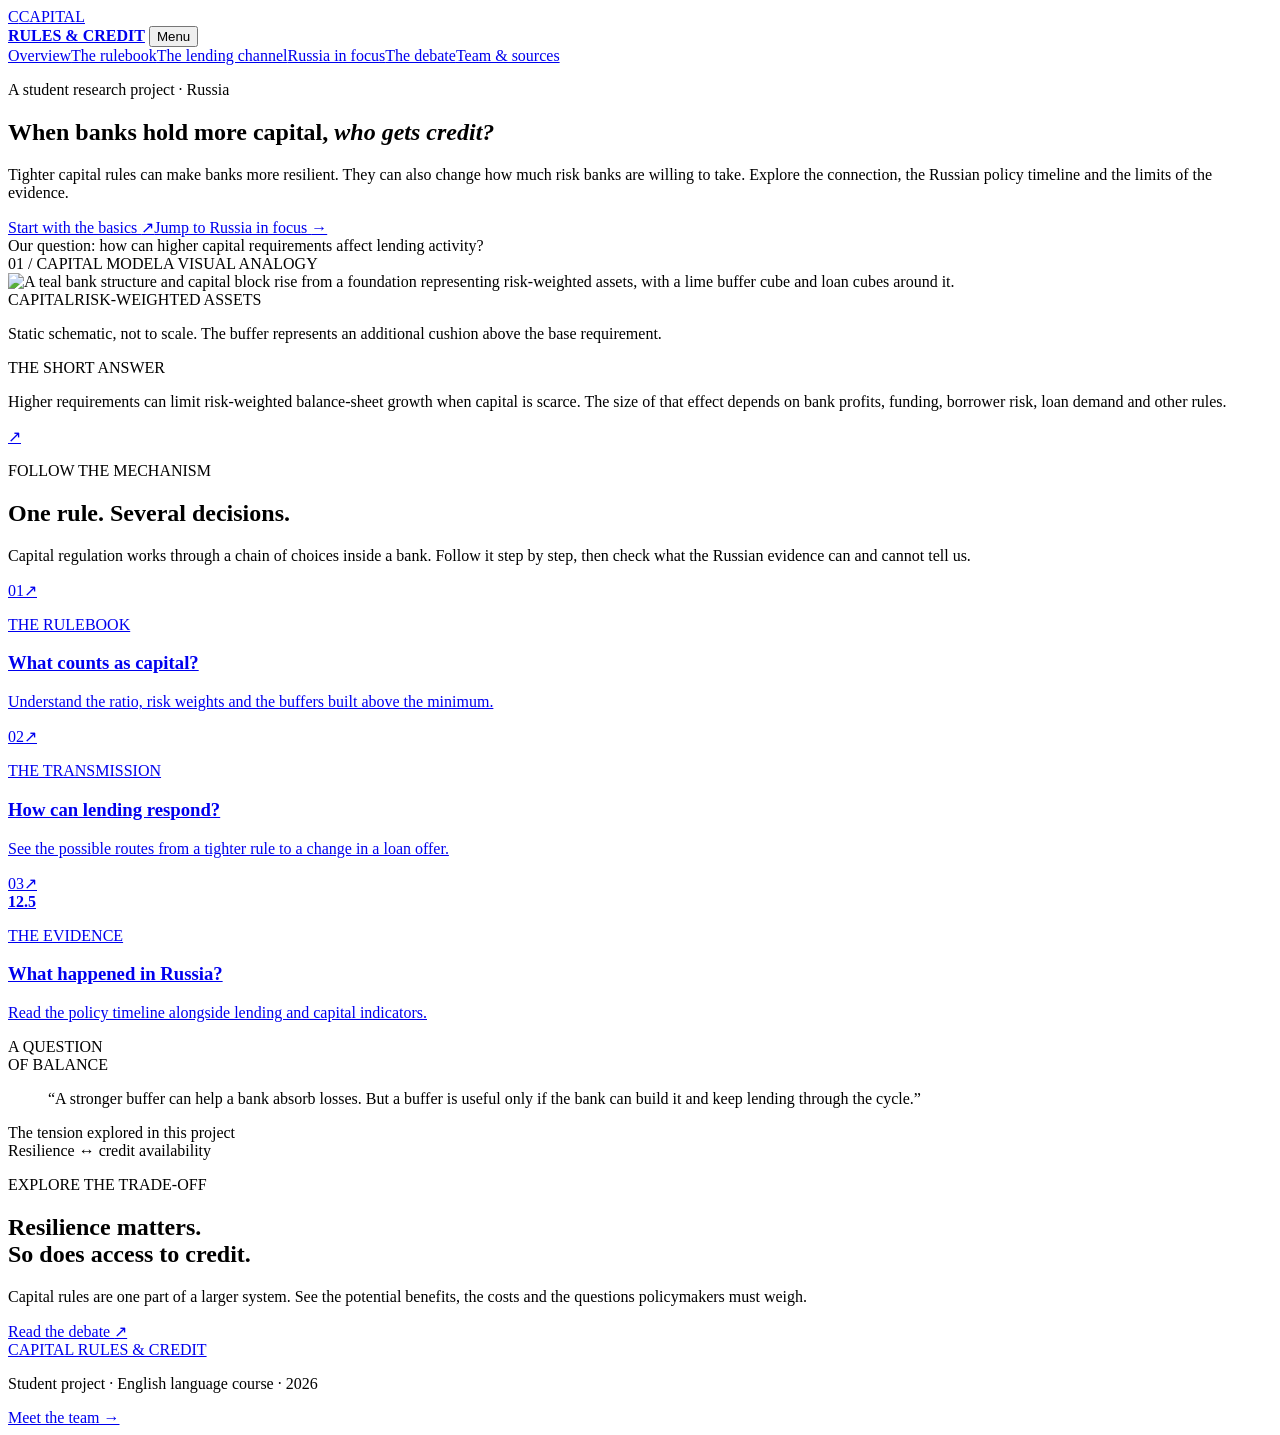
==== index.html @ 0187a5b8 "Add index.html" ====
<!doctype html>
<html lang="en">
<head>
  <meta charset="utf-8">
  <meta name="viewport" content="width=device-width, initial-scale=1">
  <meta name="description" content="An interactive student guide to bank capital requirements and lending in Russia.">
  <title>Capital Rules & Credit — How bank capital shapes lending</title>
  <link rel="stylesheet" href="styles.css">
  <script src="site.js" defer></script>
</head>
<body data-page="home">
  <header class="site-header">
    <a class="brand" href="index.html" aria-label="Capital Rules and Credit home"><span class="brand-mark">C</span><span>CAPITAL<br><b>RULES & CREDIT</b></span></a>
    <button class="nav-toggle" aria-expanded="false" aria-controls="site-nav">Menu</button>
    <nav class="site-nav" id="site-nav" aria-label="Main navigation">
      <a href="index.html">Overview</a><a href="capital.html">The rulebook</a><a href="channel.html">The lending channel</a><a href="russia.html">Russia in focus</a><a href="debate.html">The debate</a><a href="team.html">Team & sources</a>
    </nav>
  </header>
  <main>
    <section class="hero shell">
      <div class="hero-copy">
        <p class="eyebrow"><span class="eyebrow-line"></span> A student research project · Russia</p>
        <h1>When banks hold more capital, <em>who gets credit?</em></h1>
        <p class="hero-lede">Tighter capital rules can make banks more resilient. They can also change how much risk banks are willing to take. Explore the connection, the Russian policy timeline and the limits of the evidence.</p>
        <div class="hero-actions"><a class="button button-dark" href="capital.html">Start with the basics <span>↗</span></a><a class="text-link" href="russia.html">Jump to Russia in focus <span>→</span></a></div>
        <div class="hero-note"><span class="note-dot"></span><span>Our question: how can higher capital requirements affect lending activity?</span></div>
      </div>
      <div class="model-panel" aria-label="Static three-dimensional illustration of bank capital and lending">
        <div class="model-heading"><span>01 / CAPITAL MODEL</span><span class="drag-hint">A VISUAL ANALOGY</span></div>
        <div class="model-stage">
          <img class="static-capital-model" src="assets/capital-model.png" alt="A teal bank structure and capital block rise from a foundation representing risk-weighted assets, with a lime buffer cube and loan cubes around it.">
          <div class="model-caption"><span>CAPITAL</span><span class="caption-rule"></span><span>RISK-WEIGHTED ASSETS</span></div>
        </div>
        <p class="model-disclaimer">Static schematic, not to scale. The buffer represents an additional cushion above the base requirement.</p>
      </div>
    </section>

    <section class="thesis-band"><div class="shell thesis-inner"><p class="eyebrow">THE SHORT ANSWER</p><p class="thesis">Higher requirements can limit risk-weighted balance-sheet growth when capital is scarce. The size of that effect depends on bank profits, funding, borrower risk, loan demand and other rules.</p><a href="channel.html" class="round-link" aria-label="Read how capital rules affect lending">↗</a></div></section>

    <section class="shell section-block journey-section">
      <div class="section-top"><div><p class="eyebrow">FOLLOW THE MECHANISM</p><h2>One rule. Several decisions.</h2></div><p class="section-intro">Capital regulation works through a chain of choices inside a bank. Follow it step by step, then check what the Russian evidence can and cannot tell us.</p></div>
      <div class="journey-grid">
        <a class="journey-card card-cream" href="capital.html"><span class="card-number">01</span><span class="card-arrow">↗</span><div class="mini-visual balance-visual"><i></i><i></i><i></i><b></b></div><p class="card-kicker">THE RULEBOOK</p><h3>What counts as capital?</h3><p>Understand the ratio, risk weights and the buffers built above the minimum.</p></a>
        <a class="journey-card card-blue" href="channel.html"><span class="card-number">02</span><span class="card-arrow">↗</span><div class="mini-visual channel-visual"><i></i><i></i><i></i><i></i><i></i></div><p class="card-kicker">THE TRANSMISSION</p><h3>How can lending respond?</h3><p>See the possible routes from a tighter rule to a change in a loan offer.</p></a>
        <a class="journey-card card-green" href="russia.html"><span class="card-number">03</span><span class="card-arrow">↗</span><div class="mini-visual russia-visual"><b>12.5</b><i></i><i></i><i></i></div><p class="card-kicker">THE EVIDENCE</p><h3>What happened in Russia?</h3><p>Read the policy timeline alongside lending and capital indicators.</p></a>
      </div>
    </section>

    <section class="quote-section"><div class="shell quote-layout"><p class="quote-index">A QUESTION<br>OF BALANCE</p><blockquote>“A stronger buffer can help a bank absorb losses. But a buffer is useful only if the bank can build it and keep lending through the cycle.”</blockquote><p class="quote-byline">The tension explored in this project<br><span>Resilience ↔ credit availability</span></p></div></section>

    <section class="shell section-block final-cta"><div><p class="eyebrow">EXPLORE THE TRADE-OFF</p><h2>Resilience matters.<br>So does access to credit.</h2></div><div><p>Capital rules are one part of a larger system. See the potential benefits, the costs and the questions policymakers must weigh.</p><a class="button button-outline" href="debate.html">Read the debate <span>↗</span></a></div></section>
  </main>
  <footer class="site-footer"><div class="shell footer-inner"><a class="footer-brand" href="index.html">CAPITAL RULES & CREDIT</a><p>Student project · English language course · 2026</p><a href="team.html">Meet the team →</a></div></footer>
</body>
</html>
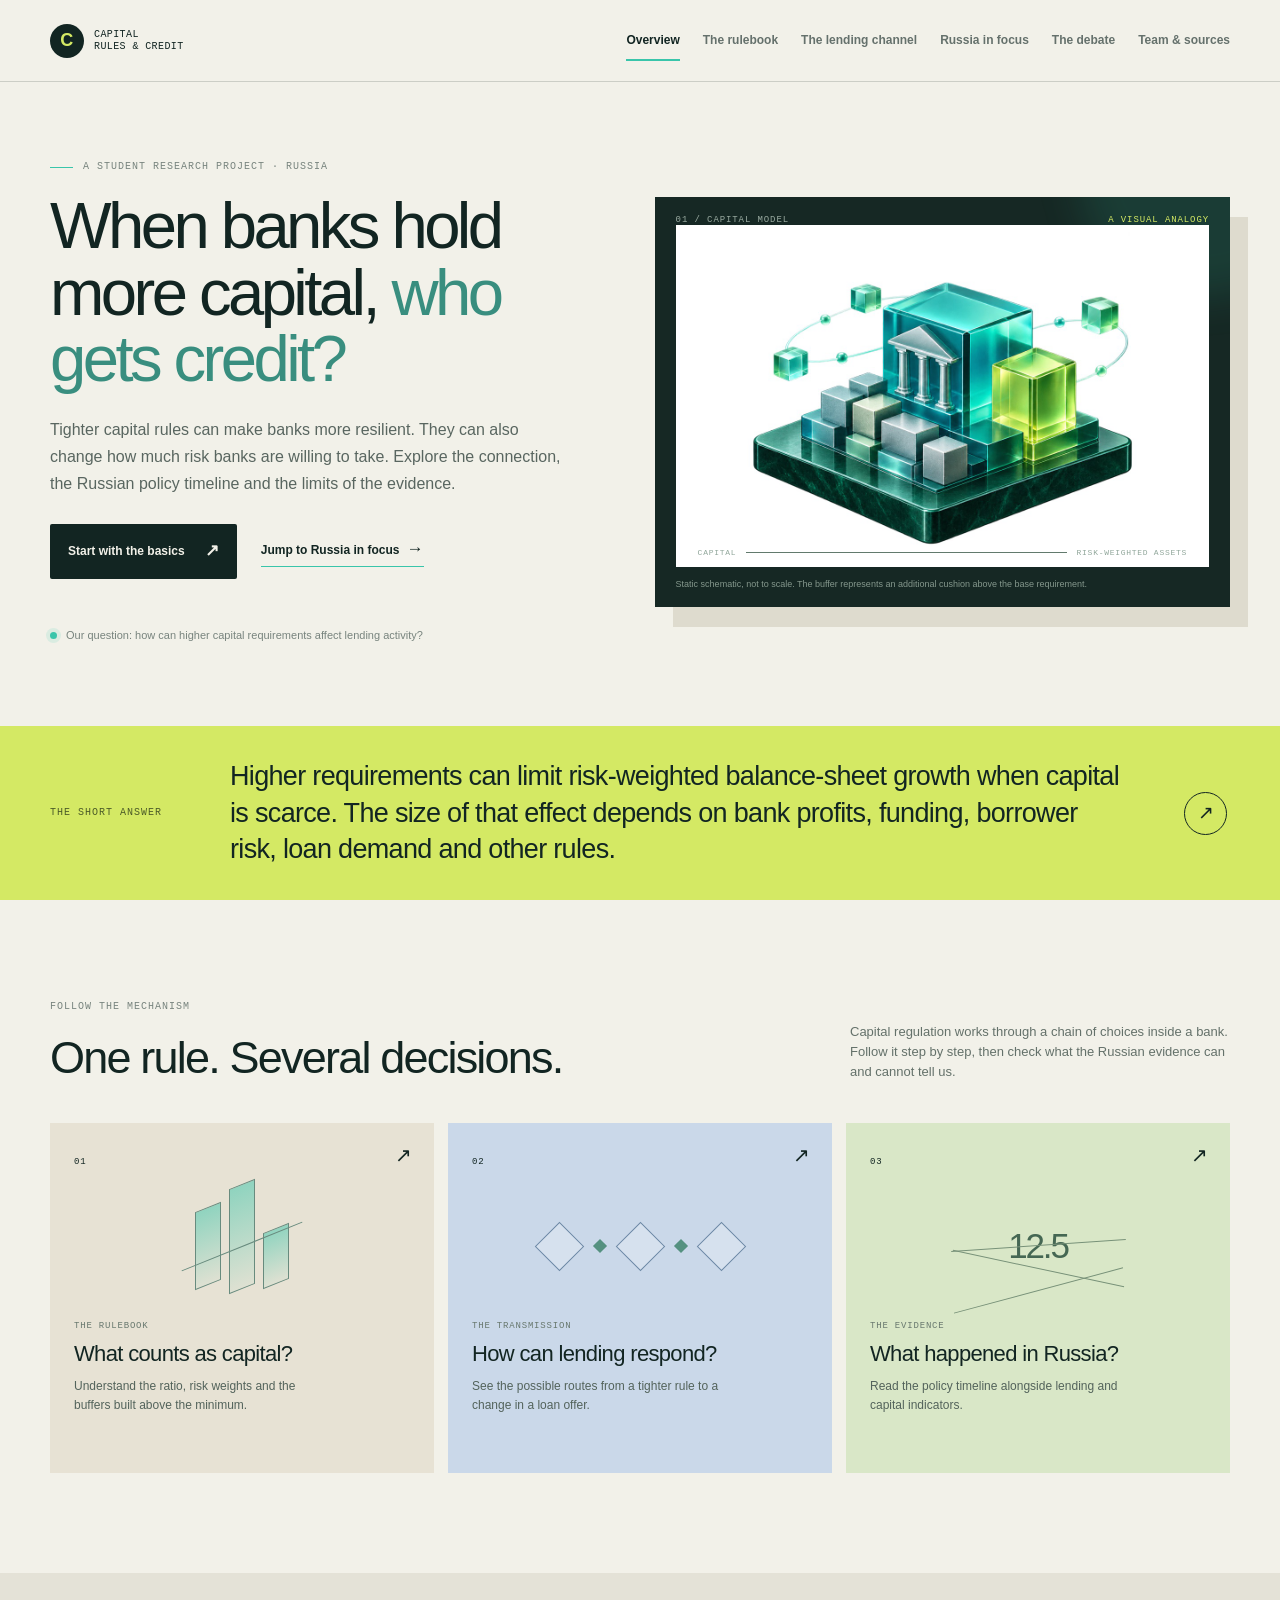
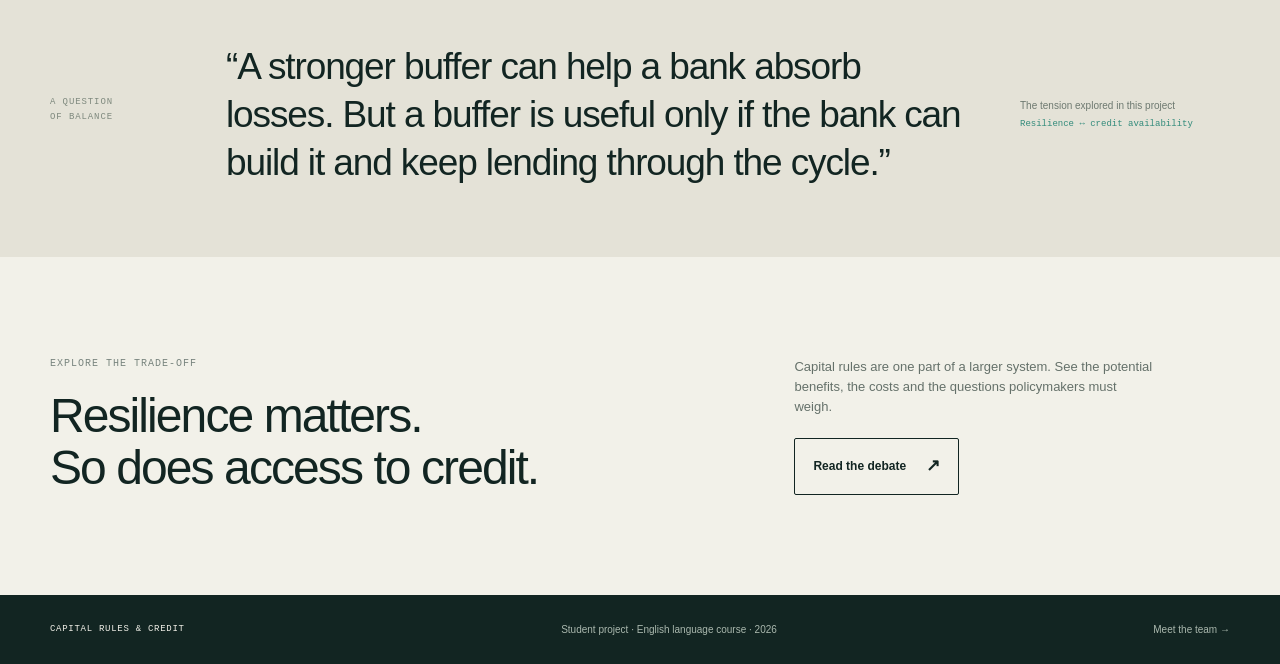
==== commit c8c3416a: "Optimize capital model image for Pages" ====
--- a/index.html
+++ b/index.html
@@ -28,7 +28,7 @@
       <div class="model-panel" aria-label="Static three-dimensional illustration of bank capital and lending">
         <div class="model-heading"><span>01 / CAPITAL MODEL</span><span class="drag-hint">A VISUAL ANALOGY</span></div>
         <div class="model-stage">
-          <img class="static-capital-model" src="assets/capital-model.png" alt="A teal bank structure and capital block rise from a foundation representing risk-weighted assets, with a lime buffer cube and loan cubes around it.">
+          <img class="static-capital-model" src="assets/capital-model.jpg" alt="A teal bank structure and capital block rise from a foundation representing risk-weighted assets, with a lime buffer cube and loan cubes around it.">
           <div class="model-caption"><span>CAPITAL</span><span class="caption-rule"></span><span>RISK-WEIGHTED ASSETS</span></div>
         </div>
         <p class="model-disclaimer">Static schematic, not to scale. The buffer represents an additional cushion above the base requirement.</p>
--- a/styles.css
+++ b/styles.css
@@ -0,0 +1,26 @@
+:root{--ink:#122522;--paper:#f2f1e9;--cream:#e7e2d4;--teal:#39c5aa;--lime:#d4e964;--blue:#abc8ff;--muted:#6c7771;--line:rgba(18,37,34,.17);--mono:'DM Mono',monospace;--sans:'DM Sans',Arial,sans-serif;--display:'Manrope','DM Sans',sans-serif}*{box-sizing:border-box}html{scroll-behavior:smooth}body{margin:0;background:var(--paper);color:var(--ink);font-family:var(--sans);font-size:16px;line-height:1.55}a{color:inherit}button,input{font:inherit}.shell{width:min(1180px,calc(100% - 64px));margin-inline:auto}.site-header{height:82px;padding:0 max(32px,calc((100vw - 1180px)/2));display:flex;align-items:center;justify-content:space-between;border-bottom:1px solid var(--line);background:rgba(242,241,233,.94);position:sticky;top:0;z-index:20;backdrop-filter:blur(14px)}.brand{display:flex;align-items:center;gap:10px;text-decoration:none;font:10px/1.18 var(--mono);letter-spacing:.04em}.brand b{font-weight:500}.brand-mark{width:34px;height:34px;border-radius:50%;background:var(--ink);color:var(--lime);display:grid;place-items:center;font:700 18px var(--display)}.site-nav{display:flex;align-items:center;gap:23px}.site-nav a{text-decoration:none;color:#65716c;font-size:12px;font-weight:600;transition:color .2s}.site-nav a:hover,.site-nav a[aria-current=page]{color:var(--ink)}.site-nav a[aria-current=page]{position:relative}.site-nav a[aria-current=page]:after{content:'';position:absolute;height:2px;left:0;right:0;bottom:-11px;background:var(--teal)}.nav-toggle{display:none;border:1px solid var(--line);background:transparent;padding:8px 12px;border-radius:20px;color:var(--ink)}.hero{min-height:628px;padding-block:70px 58px;display:grid;grid-template-columns:1fr 1.03fr;gap:46px;align-items:center}.eyebrow{font:10px/1.4 var(--mono);letter-spacing:.1em;text-transform:uppercase;color:#78847e;margin:0 0 19px;display:flex;gap:10px;align-items:center}.eyebrow-line{display:inline-block;width:23px;height:1px;background:var(--teal)}h1,h2,h3,p{margin-top:0}.hero h1,.page-hero h1{font:500 clamp(42px,5.1vw,68px)/1.02 var(--display);letter-spacing:-.055em;max-width:620px;margin:0 0 23px}.hero h1 em,.page-hero h1 em,.closing-content h2 em{font-style:normal;color:#398e7f}.hero-lede,.page-lede{font-size:16px;line-height:1.7;color:#596660;max-width:520px;margin-bottom:27px}.hero-actions{display:flex;align-items:center;gap:24px;flex-wrap:wrap}.button{display:inline-flex;align-items:center;gap:20px;padding:14px 18px;text-decoration:none;font-size:12px;font-weight:700;border-radius:2px;transition:transform .2s,background .2s}.button:hover{transform:translateY(-2px)}.button-dark{background:var(--ink);color:var(--paper)}.button-dark span,.button-outline span,.button-light span{font-size:17px}.text-link{font-size:12px;font-weight:700;text-decoration:none;border-bottom:1px solid var(--teal);padding-bottom:4px}.text-link span{font-size:17px;margin-left:4px}.hero-note{display:flex;align-items:center;gap:9px;font-size:11px;color:#78847e;margin-top:48px}.note-dot{width:7px;height:7px;border-radius:50%;background:var(--teal);box-shadow:0 0 0 4px rgba(57,197,170,.13)}
+.model-panel{background:#162824;color:var(--paper);padding:18px 21px 17px;position:relative;overflow:hidden;box-shadow:18px 20px 0 #dedbce}.model-panel:before{content:'';position:absolute;width:250px;height:250px;right:-98px;top:-150px;border-radius:50%;background:rgba(57,197,170,.13);filter:blur(20px)}.model-heading{display:flex;justify-content:space-between;font:9px var(--mono);letter-spacing:.1em;color:#99aaa0;position:relative;z-index:1}.drag-hint{color:var(--lime)}.model-stage{height:363px;position:relative;overflow:hidden;perspective:850px;touch-action:none;cursor:grab;outline:none}.model-stage:active{cursor:grabbing}.model-stage:focus-visible{outline:2px solid var(--lime);outline-offset:-3px}.model-grid{position:absolute;inset:26px 5% 18px;background-image:linear-gradient(rgba(193,221,201,.08) 1px,transparent 1px),linear-gradient(90deg,rgba(193,221,201,.08) 1px,transparent 1px);background-size:38px 38px;transform:rotateX(60deg) translateY(57px) scale(1.2);transform-origin:center bottom;mask-image:linear-gradient(transparent,black 28%,black 76%,transparent)}.model-rig{position:absolute;left:50%;top:50%;width:360px;height:280px;transform:translate(-50%,-45%) rotateX(var(--rx,-23deg)) rotateY(var(--ry,-33deg));transform-style:preserve-3d;transition:transform .14s ease-out}.cube{position:absolute;transform-style:preserve-3d;display:block}.cube .face{position:absolute;display:block;backface-visibility:visible}.cube .front{transform:translateZ(var(--depth))}.cube .back{transform:rotateY(180deg) translateZ(var(--depth))}.cube .right{transform:rotateY(90deg) translateZ(var(--width))}.cube .left{transform:rotateY(-90deg) translateZ(0)}.cube .top{transform:rotateX(90deg) translateZ(0);transform-origin:top}.cube .bottom{transform:rotateX(-90deg) translateZ(var(--height));transform-origin:bottom}.rwa-cube{--width:205px;--height:77px;--depth:125px;width:205px;height:77px;left:78px;top:146px}.rwa-cube .face{background:#294c47}.rwa-cube .front,.rwa-cube .back{width:205px;height:77px}.rwa-cube .right,.rwa-cube .left{width:125px;height:77px}.rwa-cube .top,.rwa-cube .bottom{width:205px;height:125px}.rwa-cube .front{background:linear-gradient(135deg,#376c61,#23423d)}.rwa-cube .right{background:#1d3935}.rwa-cube .top{background:#4a8174}.cube-label{position:absolute;left:20px;top:28px;font:9px/1.4 var(--mono);letter-spacing:.08em;color:#c7e6d4;transform:translateZ(1px)}.capital-cube{--width:112px;--height:114px;--depth:103px;width:112px;height:114px;left:127px;top:31px;transform:translateZ(18px)}.capital-cube .face{background:#45bca3}.capital-cube .front,.capital-cube .back{width:112px;height:114px}.capital-cube .right,.capital-cube .left{width:103px;height:114px}.capital-cube .top,.capital-cube .bottom{width:112px;height:103px}.capital-cube .front{background:linear-gradient(145deg,#66ddbd,#30aa92)}.capital-cube .right{background:#248a79}.capital-cube .top{background:#8de6ca}.capital-cube .cube-label{color:#10372f;left:27px;top:46px;font-size:10px}.buffer-cube{--width:68px;--height:49px;--depth:61px;width:68px;height:49px;left:251px;top:74px;transform:translateZ(28px)}.buffer-cube .face{background:#d4e964}.buffer-cube .front,.buffer-cube .back{width:68px;height:49px}.buffer-cube .right,.buffer-cube .left{width:61px;height:49px}.buffer-cube .top,.buffer-cube .bottom{width:68px;height:61px}.buffer-cube .front{background:#d4e964}.buffer-cube .right{background:#abbc49}.buffer-cube .top{background:#ecf69b}.buffer-cube .cube-label{color:#35420b;left:9px;top:15px;font-size:8px}.model-shadow{position:absolute;width:235px;height:130px;left:73px;top:163px;transform:rotateX(90deg) translateZ(-5px);background:rgba(0,0,0,.26);filter:blur(22px);border-radius:50%}.orbit{position:absolute;border:1px solid rgba(202,239,122,.56);border-radius:50%;transform-style:preserve-3d;pointer-events:none}.orbit-one{width:300px;height:125px;left:31px;top:103px;transform:rotateX(70deg) rotateZ(-19deg) translateZ(55px)}.orbit-two{width:305px;height:147px;left:26px;top:105px;border-color:rgba(70,184,159,.55);transform:rotateX(72deg) rotateY(31deg) rotateZ(23deg) translateZ(102px)}.orbit-tag{position:absolute;top:-7px;left:46px;background:#162824;padding:0 7px;font:8px var(--mono);color:#d4e964}.orbit-two .orbit-tag{left:auto;right:27px;top:100px;color:#6dd3b6}.model-point{position:absolute;width:7px;height:7px;border-radius:50%;background:var(--lime);box-shadow:0 0 0 5px rgba(212,233,100,.1)}.point-a{left:67px;top:75px;transform:translateZ(90px)}.point-b{right:36px;bottom:74px;background:var(--teal);transform:translateZ(140px)}.model-caption{position:absolute;left:22px;right:22px;bottom:10px;display:flex;align-items:center;gap:10px;font:8px var(--mono);letter-spacing:.09em;color:#90a69a}.caption-rule{height:1px;background:#627a6d;flex:1}.model-controls{border-top:1px solid rgba(242,241,233,.17);padding-top:14px}.model-controls label{display:flex;justify-content:space-between;font-size:11px;color:#d7e0d7}.model-controls output{color:var(--lime);font:11px var(--mono)}input[type=range]{appearance:none;width:100%;height:4px;margin:14px 0 4px;background:linear-gradient(90deg,var(--teal),var(--lime));border-radius:9px;cursor:pointer}input[type=range]::-webkit-slider-thumb{appearance:none;width:15px;height:15px;border-radius:50%;background:var(--lime);border:3px solid #162824;box-shadow:0 0 0 1px var(--lime)}input[type=range]::-moz-range-thumb{width:10px;height:10px;border-radius:50%;background:var(--lime);border:3px solid #162824;box-shadow:0 0 0 1px var(--lime)}.slider-labels{display:flex;justify-content:space-between;font:8px var(--mono);color:#899c91}.model-result{font-size:11px;color:#c6d1c9;margin:9px 0 0}.model-result strong{color:var(--lime);font:500 13px var(--mono)}.model-disclaimer{font-size:9px;color:#84978c;margin:11px 0 0;line-height:1.4}
+.thesis-band{background:var(--lime);margin-top:16px}.thesis-inner{min-height:174px;display:grid;grid-template-columns:150px 1fr 46px;align-items:center;gap:30px}.thesis-inner .eyebrow{color:#4c5b28;margin:0}.thesis{font:500 clamp(19px,2.3vw,27px)/1.35 var(--display);letter-spacing:-.025em;margin:0;max-width:900px}.round-link{width:43px;height:43px;border-radius:50%;border:1px solid currentColor;display:grid;place-items:center;text-decoration:none;font-size:19px;transition:background .2s,color .2s,transform .2s}.round-link:hover{background:var(--ink);color:var(--paper);transform:rotate(45deg)}.section-block{padding-block:100px}.section-top,.data-heading,.team-heading{display:flex;align-items:end;justify-content:space-between;gap:40px;margin-bottom:40px}.section-top h2,.data-heading h2,.team-heading h2{font:500 clamp(30px,4vw,45px)/1.1 var(--display);letter-spacing:-.04em;margin:0}.section-intro,.data-heading>p,.team-heading>p{max-width:380px;font-size:13px;color:#64716a;margin:0}.journey-grid{display:grid;grid-template-columns:repeat(3,1fr);gap:14px}.journey-card{min-height:350px;padding:24px;position:relative;text-decoration:none;overflow:hidden;transition:transform .25s}.journey-card:hover{transform:translateY(-5px)}.card-cream{background:#e7e2d4}.card-blue{background:#cad8e9}.card-green{background:#d9e7c7}.card-number,.card-kicker{font:9px var(--mono);letter-spacing:.09em}.card-number{position:relative;z-index:1}.card-arrow{position:absolute;right:22px;top:17px;font-size:20px}.mini-visual{height:150px;position:relative;display:flex;align-items:center;justify-content:center}.balance-visual i{width:26px;height:78px;border:1px solid #688b7e;margin:0 4px;transform:skewY(-22deg);background:linear-gradient(180deg,rgba(57,197,170,.5),rgba(57,197,170,.05))}.balance-visual i:nth-child(2){height:105px;margin-top:-20px}.balance-visual i:nth-child(3){height:56px;margin-top:20px}.balance-visual b{position:absolute;width:130px;height:1px;background:#688b7e;transform:rotate(-22deg)}.channel-visual i{width:35px;height:35px;border:1px solid #6c88a5;transform:rotate(45deg);margin:0 9px;background:rgba(255,255,255,.23)}.channel-visual i:nth-child(even){width:10px;height:10px;background:#559180;border:none}.russia-visual b{font:500 35px var(--display);letter-spacing:-.06em;color:#456753}.russia-visual i{position:absolute;bottom:30px;left:24%;right:24%;height:1px;background:#789279;transform:rotate(-15deg)}.russia-visual i:nth-of-type(2){transform:rotate(12deg);bottom:52px}.russia-visual i:nth-of-type(3){transform:rotate(-4deg);bottom:75px}.journey-card h3{font:500 22px var(--display);letter-spacing:-.03em;margin:10px 0}.journey-card>p:last-child{font-size:12px;max-width:250px;color:#53635b;margin:0}.card-kicker{color:#68786e;margin-bottom:0}.quote-section{background:#e4e2d7;padding-block:70px}.quote-layout{display:grid;grid-template-columns:150px 1fr 210px;gap:26px;align-items:center}.quote-index{font:9px/1.7 var(--mono);letter-spacing:.1em;color:#7e897e}.quote-layout blockquote{font:500 clamp(21px,3.2vw,37px)/1.3 var(--display);letter-spacing:-.03em;margin:0;max-width:750px}.quote-byline{font-size:10px;color:#6d7970;margin:0;line-height:1.7}.quote-byline span{color:#328b7b;font-family:var(--mono);font-size:9px}.final-cta{display:grid;grid-template-columns:1.1fr .7fr;gap:60px;align-items:center}.final-cta h2{font:500 clamp(34px,4vw,48px)/1.08 var(--display);letter-spacing:-.04em;margin:0}.final-cta>div:last-child p{font-size:13px;color:#65716a;max-width:360px}.button-outline{border:1px solid var(--ink);margin-top:8px}.button-outline:hover{background:var(--ink);color:var(--paper)}
+.site-footer{background:var(--ink);color:var(--paper);padding:27px 0}.footer-inner{display:flex;align-items:center;justify-content:space-between;gap:20px}.footer-brand{text-decoration:none;font:9px var(--mono);letter-spacing:.08em}.footer-inner p,.footer-inner>a:last-child{font-size:10px;color:#aab8ae;margin:0;text-decoration:none}.footer-inner>a:last-child:hover{color:var(--lime)}
+.page-hero{padding-block:88px 46px;position:relative}.page-hero h1{max-width:850px;font-size:clamp(44px,6vw,76px)}.page-lede{max-width:670px;font-size:17px}.page-meta{display:flex;gap:30px;border-top:1px solid var(--line);padding-top:16px;margin-top:42px;font:9px var(--mono);letter-spacing:.08em;color:#78847e}.formula-section{display:grid;grid-template-columns:1fr 250px;gap:40px;padding-block:22px 90px;align-items:center}.formula-card{background:#e6e4d9;padding:30px 35px}.formula-label{font:9px var(--mono);letter-spacing:.09em;text-transform:uppercase;color:#77847c;margin-bottom:25px}.formula{display:flex;align-items:center;justify-content:space-between;gap:12px;font:500 clamp(15px,2vw,22px) var(--display);letter-spacing:-.03em}.formula b{font:400 18px var(--mono);color:#87948a}.formula strong{color:#2e9382}.formula-card p{font-size:12px;color:#65716a;margin:20px 0 0;max-width:700px}.margin-note{font-size:12px;color:#637068}.margin-note b{color:var(--ink)}.note-symbol{font-size:25px;color:#358f7d}.dark-explainer{background:var(--ink);color:var(--paper);padding-block:90px}.explainer-grid{display:grid;grid-template-columns:1fr .85fr;gap:80px;align-items:center}.explainer-grid .eyebrow{color:#9cafa5}.explainer-grid h2{font:500 clamp(34px,4vw,51px)/1.08 var(--display);letter-spacing:-.04em;max-width:440px}.explainer-grid h2 em{font-style:normal;color:var(--lime)}.explainer-grid>div:first-child>p:last-child{font-size:13px;color:#b6c2b8;max-width:440px}.layer-stack{max-width:420px;width:100%;margin:auto}.layer{padding:15px 18px;margin-top:5px;display:flex;align-items:center;justify-content:space-between}.layer span{font:8px var(--mono);letter-spacing:.07em}.layer b{font:500 14px var(--display)}.layer-headroom{height:75px;background:#285248;color:#b7e4d1}.layer-buffer{height:67px;background:#9db249;color:#1b2e22}.layer-minimum{height:64px;background:#d5e86a;color:#243319}.layer-foundation{background:#273a35;text-align:center;padding:12px;font:9px var(--mono);letter-spacing:.12em;color:#b1c0b6}.two-column{display:grid;grid-template-columns:.8fr 1fr;gap:90px;align-items:start}.two-column h2{font:500 clamp(30px,3.8vw,44px)/1.12 var(--display);letter-spacing:-.04em;max-width:430px}.prose{font-size:14px;color:#5d6962}.prose p{margin-bottom:20px}.callout{padding:20px 22px;border-left:2px solid var(--teal);background:#e8e6dc;color:#44534a;margin-top:25px}.callout b{font:10px var(--mono);letter-spacing:.05em;text-transform:uppercase;color:var(--ink)}.callout p{font-size:12px;margin:9px 0 0}.next-step{padding:28px 0 53px;border-top:1px solid var(--line);display:grid;grid-template-columns:115px 1fr 46px;gap:20px;align-items:center}.next-step>span{font:9px var(--mono);color:#77847c;letter-spacing:.08em}.next-step h2{font:500 22px var(--display);margin:0 0 4px}.next-step p{font-size:11px;color:#748078;margin:0}.next-step .round-link{width:38px;height:38px}
+.flow-section{padding:38px 0 105px}.flow-title{display:flex;justify-content:space-between;align-items:end;margin-bottom:36px}.flow-title .eyebrow{margin:0}.flow-title>p:last-child{font-size:11px;color:#738078;margin:0}.flow-track{display:grid;grid-template-columns:1fr 30px 1fr 30px 1fr 30px 1fr;gap:10px;align-items:start}.flow-track article{position:relative;border-top:1px solid var(--line);padding-top:24px}.flow-index{position:absolute;right:0;top:9px;font:9px var(--mono);color:#849187}.flow-icon{width:48px;height:48px;border-radius:50%;display:grid;place-items:center;background:#dce3d1;color:#368e7e;font-size:19px;margin:0 0 21px}.icon-capital{background:#d4e964;color:#23341b}.icon-choice{background:#d4e1ee;color:#31526d}.icon-credit{background:#b8dcd0;color:#286b60}.flow-track h2{font:500 19px var(--display);letter-spacing:-.03em;margin:0 0 9px}.flow-track article>p{font-size:11px;line-height:1.6;color:#68756d;margin:0}.flow-arrow{font-size:18px;color:#97a39a;padding-top:91px;text-align:center}.scenario-section{background:#e5e3d8;padding-block:82px}.scenario-grid{display:grid;grid-template-columns:.8fr 1fr;gap:70px;align-items:center}.scenario-grid h2{font:500 clamp(34px,4vw,48px)/1.08 var(--display);letter-spacing:-.04em}.scenario-grid>div:first-child>p:not(.eyebrow){font-size:13px;color:#637068}.small-note{font-size:10px!important;color:#849087!important;margin:22px 0}.scenario-visual{min-height:300px;display:flex;flex-direction:column;justify-content:end;padding:10px 25px 25px;position:relative;border-left:1px solid rgba(18,37,34,.14);border-bottom:1px solid rgba(18,37,34,.14);background:repeating-linear-gradient(to bottom,transparent 0,transparent 55px,rgba(18,37,34,.08) 56px)}.scenario-bar{width:67%;height:70px;position:relative;margin:0 0 12px;display:flex;align-items:center;justify-content:space-between;padding:0 17px;font:10px var(--mono);color:#17372f;transition:width .5s}.bar-10{background:#42b99f;width:94%}.bar-12{background:#d4e964;width:77%}.scenario-bar b{font:500 18px var(--display)}.scenario-axis{display:flex;justify-content:space-between;font:8px var(--mono);letter-spacing:.08em;color:#77847b;margin:10px 0 25px}.scenario-equation{font:10px var(--mono);color:#66746b}.scenario-equation span{padding:0 9px;color:#329482}.source-strip{padding-block:23px 60px;border-top:1px solid var(--line);display:grid;grid-template-columns:110px 1fr auto;gap:20px;align-items:start}.source-strip>span{font:9px var(--mono);letter-spacing:.08em;color:#79857d}.source-strip p{font-size:10px;color:#738078;margin:0;max-width:680px}.source-strip a{font-size:10px;font-weight:700;text-decoration:none;border-bottom:1px solid var(--teal);padding-bottom:3px}
+.data-section{padding:32px 0 95px}.data-heading{margin-bottom:35px}.timeline{border-top:1px solid var(--line)}.timeline article{display:grid;grid-template-columns:130px 1fr;gap:30px;padding:25px 0;border-bottom:1px solid var(--line)}.timeline-date{font:10px var(--mono);letter-spacing:.05em;color:#348a79;padding-top:4px}.timeline h3{font:500 20px var(--display);margin:0 0 6px}.timeline p{font-size:12px;color:#64716a;margin:0 0 9px}.timeline a{font-size:10px;font-weight:700;text-decoration:none;border-bottom:1px solid var(--teal)}.numbers-band{background:var(--ink);color:var(--paper);padding-block:52px}.numbers-grid{display:grid;grid-template-columns:repeat(3,1fr);gap:30px}.numbers-grid article{border-left:1px solid rgba(242,241,233,.2);padding-left:20px}.number-label,.number-source{font:8px var(--mono);letter-spacing:.09em;color:#a3b4a8}.big-number{font:500 clamp(26px,3vw,36px) var(--display);letter-spacing:-.04em;color:var(--lime);margin:19px 0 8px}.big-number span{font:12px var(--mono);color:#8ca095;padding-inline:4px}.numbers-grid article>p:not(.number-label):not(.big-number){font-size:10px;color:#bdc8bf;min-height:47px}.number-source{font-size:7px;color:#7f9387}.source-method{font-size:10px;line-height:1.6;color:#77847c;margin:23px 0 0;max-width:770px}
+.balance-section{padding:35px 0 95px}.balance-center{max-width:850px;margin:auto}.balance-beam{height:13px;width:80%;margin:auto;background:#38584c;transform:skewX(-18deg);position:relative}.balance-beam span{position:absolute;width:4px;height:38px;background:#38584c;left:50%;top:0}.balance-pans{display:grid;grid-template-columns:1fr 1fr;gap:34px;align-items:start}.balance-pan{min-height:285px;padding:25px 28px 29px;position:relative}.resilience{background:#d9e7c7;transform:rotate(-1.5deg)}.access{background:#d5e0ed;transform:rotate(1.5deg);margin-top:32px}.balance-symbol{position:absolute;right:20px;top:15px;font:24px var(--display);color:#448977}.balance-pan .eyebrow{font-size:8px;margin:4px 0 15px}.balance-pan h2{font:500 26px var(--display);margin:0 0 17px}.balance-pan ul{padding-left:16px;font-size:11px;color:#55645c}.balance-pan li{padding:5px 0}.balance-base{width:3px;height:57px;background:#38584c;margin:auto;position:relative}.balance-base:after{content:'';position:absolute;width:92px;height:8px;background:#38584c;bottom:0;left:50%;transform:translateX(-50%) skewX(-25deg)}.closing-panel{background:#d4e964;padding-block:79px}.closing-content{max-width:1180px}.closing-content h2{font:500 clamp(38px,5vw,61px)/1.06 var(--display);letter-spacing:-.05em;margin:0 0 22px}.closing-content h2 em{color:#72852d}.closing-content>p:not(.eyebrow){font-size:13px;color:#4d5b30;max-width:510px;margin-bottom:22px}.button-light{background:var(--ink);color:var(--paper)}
+.team-section{padding:35px 0 95px}.team-grid{display:grid;grid-template-columns:repeat(3,1fr);gap:14px}.team-grid article{background:#e5e3d8;padding:22px;min-height:235px;position:relative}.team-index{position:absolute;right:20px;top:18px;font:9px var(--mono);color:#828d83}.avatar-shape{width:82px;height:82px;border-radius:50%;display:grid;place-items:center;font:500 28px var(--display);margin:14px 0 23px;color:#17332c}.avatar-one{background:#b8ded0}.avatar-two{background:#d3e96d}.avatar-three{background:#c3d1e2}.team-grid h3{font:500 20px var(--display);margin:0 0 6px}.team-grid article>span:last-child{font:8px var(--mono);letter-spacing:.08em;color:#7b887f}.sources-section{padding-block:73px;background:#e6e4d9}.source-list{border-top:1px solid var(--line)}.source-list>a{display:grid;grid-template-columns:40px 1fr 30px;gap:18px;align-items:center;padding:18px 3px;border-bottom:1px solid var(--line);text-decoration:none;transition:padding .2s}.source-list>a:hover{padding-left:11px}.source-list>a>span:first-child{font:9px var(--mono);color:#478e7b}.source-list b{font:500 14px var(--display)}.source-list p{font-size:10px;color:#6d7971;margin:4px 0 0}.source-arrow{text-align:right;color:#328d7c;font-size:17px}.source-method{padding-top:12px}
+@media(max-width:980px){.site-nav{gap:13px}.site-nav a{font-size:10px}.hero{gap:28px}.model-panel{padding:17px}.model-stage{height:330px}.model-rig{transform:translate(-50%,-45%) rotateX(var(--rx,-23deg)) rotateY(var(--ry,-33deg)) scale(.9)}.thesis-inner{grid-template-columns:120px 1fr 42px}.quote-layout{grid-template-columns:110px 1fr 160px}.two-column{gap:48px}.explainer-grid{gap:45px}}
+@media(max-width:760px){.shell{width:min(100% - 38px,560px)}.site-header{height:70px;padding:0 19px}.nav-toggle{display:block;font-size:11px}.site-nav{display:none;position:absolute;top:69px;left:0;right:0;padding:15px 19px 20px;background:var(--paper);border-bottom:1px solid var(--line);flex-direction:column;align-items:stretch;gap:0}.site-nav.is-open{display:flex}.site-nav a{font-size:13px;padding:11px 0;border-bottom:1px solid var(--line)}.site-nav a[aria-current=page]:after{display:none}.hero{padding-block:48px 43px;grid-template-columns:1fr;gap:38px}.hero h1{font-size:clamp(42px,12vw,62px)}.hero-lede{font-size:14px}.hero-note{margin-top:26px}.model-panel{box-shadow:9px 10px 0 #dedbce}.model-stage{height:325px}.model-rig{transform:translate(-50%,-45%) rotateX(var(--rx,-23deg)) rotateY(var(--ry,-33deg)) scale(.83)}.thesis-inner{padding-block:27px;min-height:0;grid-template-columns:1fr 42px;gap:14px}.thesis-inner .eyebrow{grid-column:1/-1}.thesis{font-size:20px}.section-block{padding-block:70px}.section-top,.data-heading,.team-heading{display:block;margin-bottom:28px}.section-intro,.data-heading>p,.team-heading>p{margin-top:15px}.journey-grid{grid-template-columns:1fr}.journey-card{min-height:280px}.mini-visual{height:105px}.quote-layout{grid-template-columns:1fr;gap:15px}.quote-layout blockquote{font-size:26px}.quote-index br{display:none}.quote-byline{margin-top:4px}.final-cta{grid-template-columns:1fr;gap:25px}.footer-inner{flex-wrap:wrap}.footer-inner p{order:3;width:100%}.page-hero{padding-block:58px 32px}.page-hero h1{font-size:clamp(42px,11vw,65px)}.page-lede{font-size:14px}.page-meta{margin-top:30px}.formula-section{grid-template-columns:1fr;gap:16px;padding-block:20px 65px}.formula-card{padding:24px 19px}.formula{flex-wrap:wrap;justify-content:flex-start;font-size:16px}.formula strong{width:100%}.formula-card p{margin-top:14px}.margin-note{display:grid;grid-template-columns:30px 1fr;gap:12px}.margin-note p{margin:0}.dark-explainer{padding-block:63px}.explainer-grid{grid-template-columns:1fr;gap:34px}.layer-stack{max-width:none}.two-column{grid-template-columns:1fr;gap:24px}.two-column h2{font-size:34px}.next-step{grid-template-columns:72px 1fr 40px;gap:11px}.next-step h2{font-size:18px}.flow-section{padding:20px 0 70px}.flow-title{display:block}.flow-title>p:last-child{margin-top:9px}.flow-track{grid-template-columns:1fr;gap:0}.flow-track article{padding:17px 0 18px 65px;min-height:105px}.flow-index{left:0;top:22px;right:auto}.flow-icon{position:absolute;left:0;top:23px;width:43px;height:43px;margin:0}.flow-track h2{font-size:18px}.flow-arrow{display:none}.scenario-section{padding-block:58px}.scenario-grid{grid-template-columns:1fr;gap:30px}.scenario-visual{min-height:260px;padding-inline:15px}.scenario-axis{font-size:6px}.scenario-equation{font-size:8px}.source-strip{grid-template-columns:1fr;gap:8px;padding-bottom:45px}.source-strip p{font-size:10px}.timeline article{grid-template-columns:75px 1fr;gap:13px}.timeline h3{font-size:17px}.numbers-grid{grid-template-columns:1fr;gap:24px}.numbers-grid article>p:not(.number-label):not(.big-number){min-height:0}.big-number{font-size:30px}.balance-section{padding:24px 0 70px}.balance-beam{width:70%}.balance-pans{gap:12px}.balance-pan{padding:18px 14px;min-height:340px}.resilience{transform:rotate(-.5deg)}.access{margin-top:23px;transform:rotate(.5deg)}.balance-pan .eyebrow{font-size:7px}.balance-pan h2{font-size:21px}.balance-pan ul{font-size:10px;padding-left:13px}.closing-panel{padding-block:57px}.closing-content h2{font-size:39px}.team-section{padding:25px 0 70px}.team-grid{grid-template-columns:1fr}.team-grid article{min-height:185px}.avatar-shape{width:65px;height:65px;margin:2px 0 18px}.source-list>a{grid-template-columns:24px 1fr 22px;gap:10px}.source-list b{font-size:12px}.source-list p{line-height:1.5}.sources-section{padding-block:55px}}
+@media(prefers-reduced-motion:reduce){html{scroll-behavior:auto}*,*:before,*:after{transition:none!important}}
+
+/* Center each cuboid face on the 3D origin for consistent depth and readable labels. */
+.cube .face{left:50%;top:50%;backface-visibility:hidden;transform-origin:center center}
+.cube .front{width:var(--width);height:var(--height);transform:translate(-50%,-50%) translateZ(calc(var(--depth)/2))}
+.cube .back{width:var(--width);height:var(--height);transform:translate(-50%,-50%) rotateY(180deg) translateZ(calc(var(--depth)/2))}
+.cube .right{width:var(--depth);height:var(--height);transform:translate(-50%,-50%) rotateY(90deg) translateZ(calc(var(--width)/2))}
+.cube .left{width:var(--depth);height:var(--height);transform:translate(-50%,-50%) rotateY(-90deg) translateZ(calc(var(--width)/2))}
+.cube .top{width:var(--width);height:var(--depth);transform:translate(-50%,-50%) rotateX(90deg) translateZ(calc(var(--height)/2))}
+.cube .bottom{width:var(--width);height:var(--depth);transform:translate(-50%,-50%) rotateX(-90deg) translateZ(calc(var(--height)/2))}
+.cube-label{transform:translateZ(calc(var(--depth)/2 + 2px))}
+.model-stage{height:342px;display:grid;place-items:center;perspective:none;overflow:hidden;cursor:default;touch-action:auto}
+.static-capital-model{display:block;width:100%;height:100%;object-fit:contain;object-position:center center}
+.model-panel .model-caption{z-index:1}
+.model-panel .model-disclaimer{margin-top:11px}
